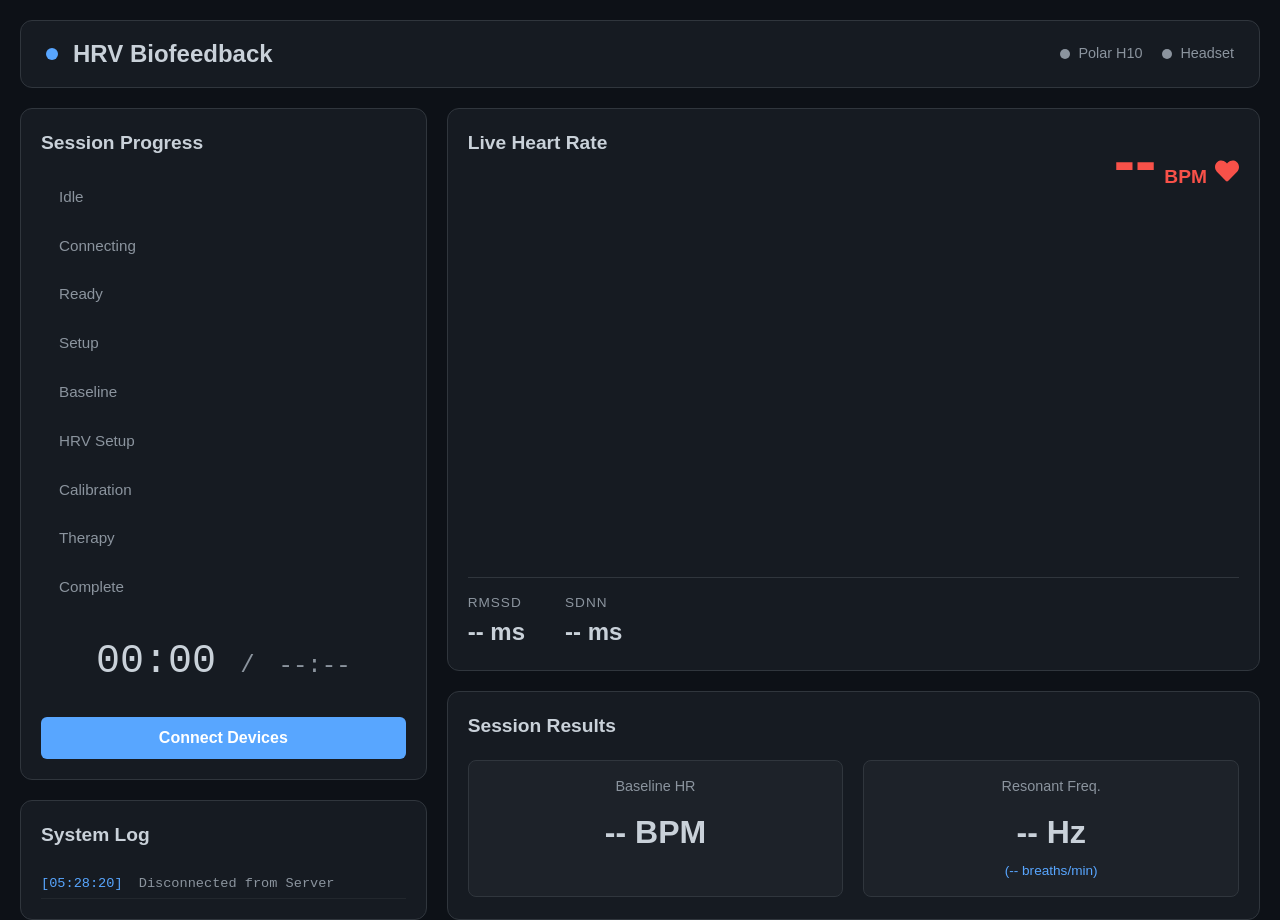
==== templates/index.html @ 13098371 "working copy" ====
<!DOCTYPE html>
<html lang="en">
<head>
    <meta charset="UTF-8">
    <meta name="viewport" content="width=device-width, initial-scale=1.0">
    <title>HRV Biofeedback Control Panel</title>
    <link rel="stylesheet" href="/static/css/style.css">
</head>
<body>
    <div class="app-container">
        <!-- Header -->
        <header class="top-bar">
            <div class="brand">
                <div class="pulse-ring"></div>
                <h1>HRV Biofeedback</h1>
            </div>
            <div class="status-indicators">
                <div class="indicator" id="ind-polar">
                    <span class="dot"></span>
                    <span>Polar H10</span>
                </div>
                <div class="indicator" id="ind-headset">
                    <span class="dot"></span>
                    <span>Headset</span>
                </div>
            </div>
        </header>

        <!-- Main Content -->
        <main class="main-layout">
            <!-- Left Column: Controls & State -->
            <section class="control-section">
                <div class="card state-card">
                    <h2>Session Progress</h2>
                    <div class="stepper">
                        <div class="step" data-step="IDLE">Idle</div>
                        <div class="step" data-step="CONNECTING">Connecting</div>
                        <div class="step" data-step="READY">Ready</div>
                        <div class="step" data-step="CALIBRATION_TUTORIAL">Setup</div>
                        <div class="step" data-step="HR_BASELINE">Baseline</div>
                        <div class="step" data-step="HRV_TUTORIAL">HRV Setup</div>
                        <div class="step" data-step="HRV_CALIBRATION">Calibration</div>
                        <div class="step" data-step="THERAPY">Therapy</div>
                        <div class="step" data-step="COMPLETE">Complete</div>
                    </div>
                    
                    <div class="timer-display">
                        <span id="time-elapsed">00:00</span>
                        <span id="time-separator">/</span>
                        <span id="time-total">--:--</span>
                    </div>
                    
                    <div class="action-buttons">
                        <button id="btn-action" class="btn primary">Connect Devices</button>
                        <button id="btn-skip" class="btn secondary hidden">Skip Tutorial</button>
                        <button id="btn-stop" class="btn danger hidden">Stop Session</button>
                    </div>
                </div>

                <div class="card log-card">
                    <h2>System Log</h2>
                    <div id="sys-log" class="log-container"></div>
                </div>
            </section>

            <!-- Right Column: Live Data -->
            <section class="data-section">
                <!-- Live HR -->
                <div class="card hr-card">
                    <div class="hr-header">
                        <h2>Live Heart Rate</h2>
                        <div class="hr-value-container">
                            <span id="hr-value">--</span>
                            <span class="unit">BPM</span>
                            <svg class="heart-icon" viewBox="0 0 512 512" width="24" height="24">
                                <path fill="currentColor" d="M462.3 62.6C407.5 15.9 326 24.3 275.7 76.2L256 96.5l-19.7-20.3C186 24.3 104.5 15.9 49.7 62.6c-62.8 53.6-66.1 149.8-9.9 207.9l193.5 199.8c12.5 12.9 32.8 12.9 45.3 0l193.5-199.8c56.3-58.1 53-154.3-9.8-207.9z"/>
                            </svg>
                        </div>
                    </div>
                    <div class="chart-container">
                        <canvas id="hr-chart"></canvas>
                    </div>
                    <div class="metrics-row">
                        <div class="metric">
                            <span class="label">RMSSD</span>
                            <span class="value" id="rmssd-value">-- ms</span>
                        </div>
                        <div class="metric">
                            <span class="label">SDNN</span>
                            <span class="value" id="sdnn-value">-- ms</span>
                        </div>
                    </div>
                </div>

                <!-- Results -->
                <div class="card results-card">
                    <h2>Session Results</h2>
                    <div class="results-grid">
                        <div class="result-box">
                            <span class="label">Baseline HR</span>
                            <span class="value highlight" id="res-baseline">-- BPM</span>
                        </div>
                        <div class="result-box">
                            <span class="label">Resonant Freq.</span>
                            <span class="value highlight" id="res-freq">-- Hz</span>
                            <span class="subtext" id="res-rate">(-- breaths/min)</span>
                        </div>
                    </div>
                    <div id="hrv-segments-container" class="hidden segments-box">
                        <h3>Calibration Segments</h3>
                        <ul id="hrv-segments-list"></ul>
                    </div>
                </div>
            </section>
        </main>
    </div>

    <script src="/static/js/app.js"></script>
</body>
</html>
---- static/css/style.css ----
:root {
    --bg-color: #0d1117;
    --card-bg: #161b22;
    --border-color: #30363d;
    --text-primary: #c9d1d9;
    --text-secondary: #8b949e;
    
    --accent-blue: #58a6ff;
    --accent-red: #f85149;
    --accent-green: #3fb950;
    --accent-orange: #d29922;
    
    --font-main: -apple-system, BlinkMacSystemFont, "Segoe UI", Helvetica, Arial, sans-serif;
}

* {
    box-sizing: border-box;
    margin: 0;
    padding: 0;
}

body {
    background-color: var(--bg-color);
    color: var(--text-primary);
    font-family: var(--font-main);
    line-height: 1.5;
    height: 100vh;
    overflow: hidden;
}

.app-container {
    display: flex;
    flex-direction: column;
    height: 100%;
    padding: 20px;
    gap: 20px;
}

/* Header */
.top-bar {
    display: flex;
    justify-content: space-between;
    align-items: center;
    background-color: var(--card-bg);
    padding: 15px 25px;
    border-radius: 12px;
    border: 1px solid var(--border-color);
}

.brand {
    display: flex;
    align-items: center;
    gap: 15px;
}

.brand h1 {
    font-size: 1.5rem;
    font-weight: 600;
}

.pulse-ring {
    width: 12px;
    height: 12px;
    background-color: var(--accent-blue);
    border-radius: 50%;
    box-shadow: 0 0 0 0 rgba(88, 166, 255, 0.7);
    animation: pulse 2s infinite cubic-bezier(0.66, 0, 0, 1);
}

@keyframes pulse {
    to {
        box-shadow: 0 0 0 15px rgba(88, 166, 255, 0);
    }
}

.status-indicators {
    display: flex;
    gap: 20px;
}

.indicator {
    display: flex;
    align-items: center;
    gap: 8px;
    font-size: 0.9rem;
    color: var(--text-secondary);
}

.indicator .dot {
    width: 10px;
    height: 10px;
    border-radius: 50%;
    background-color: var(--text-secondary);
    transition: background-color 0.3s;
}

.indicator.connected .dot { background-color: var(--accent-green); box-shadow: 0 0 8px var(--accent-green); }
.indicator.connected span { color: var(--text-primary); }

/* Main Layout */
.main-layout {
    display: grid;
    grid-template-columns: 1fr 2fr;
    gap: 20px;
    flex: 1;
    min-height: 0;
}

.card {
    background-color: var(--card-bg);
    border: 1px solid var(--border-color);
    border-radius: 12px;
    padding: 20px;
    display: flex;
    flex-direction: column;
}

h2 {
    font-size: 1.2rem;
    font-weight: 600;
    margin-bottom: 20px;
    color: var(--text-primary);
}

/* Left Column */
.control-section {
    display: flex;
    flex-direction: column;
    gap: 20px;
}

.stepper {
    display: flex;
    flex-direction: column;
    gap: 10px;
    margin-bottom: 25px;
}

.step {
    padding: 8px 15px;
    border-radius: 6px;
    color: var(--text-secondary);
    font-size: 0.95rem;
    border-left: 3px solid transparent;
    transition: all 0.3s;
}

.step.active {
    background-color: rgba(88, 166, 255, 0.1);
    color: var(--accent-blue);
    border-left-color: var(--accent-blue);
    font-weight: 600;
}

.step.completed {
    color: var(--text-primary);
    border-left-color: var(--accent-green);
}

.timer-display {
    font-size: 2.5rem;
    font-variant-numeric: tabular-nums;
    font-family: monospace;
    text-align: center;
    margin-bottom: 25px;
    color: var(--text-primary);
}

#time-total, #time-separator {
    color: var(--text-secondary);
    font-size: 1.5rem;
}

.action-buttons {
    display: flex;
    flex-direction: column;
    gap: 10px;
    margin-top: auto;
}

.btn {
    padding: 12px;
    border-radius: 6px;
    border: none;
    font-size: 1rem;
    font-weight: 600;
    cursor: pointer;
    transition: all 0.2s;
}

.btn:disabled {
    opacity: 0.5;
    cursor: not-allowed;
}

.btn.primary { background-color: var(--accent-blue); color: #fff; }
.btn.primary:hover:not(:disabled) { background-color: #4090e3; }

.btn.secondary { background-color: transparent; border: 1px solid var(--border-color); color: var(--text-primary); }
.btn.secondary:hover { background-color: rgba(255,255,255,0.05); }

.btn.danger { background-color: var(--accent-red); color: #fff; }
.btn.danger:hover { background-color: #df443d; }

.hidden { display: none !important; }

/* System Log */
.log-card {
    flex: 1;
    min-height: 0;
}

.log-container {
    flex: 1;
    overflow-y: auto;
    font-family: monospace;
    font-size: 0.85rem;
    color: var(--text-secondary);
    display: flex;
    flex-direction: column;
    gap: 5px;
}

.log-msg { padding: 4px 0; border-bottom: 1px solid rgba(255,255,255,0.05); }
.log-msg .time { color: var(--accent-blue); margin-right: 8px; }

/* Right Column */
.data-section {
    display: flex;
    flex-direction: column;
    gap: 20px;
}

.hr-card {
    flex: 2;
}

.hr-header {
    display: flex;
    justify-content: space-between;
    align-items: flex-start;
}

.hr-value-container {
    display: flex;
    align-items: baseline;
    gap: 8px;
    color: var(--accent-red);
}

#hr-value {
    font-size: 4rem;
    font-weight: 700;
    line-height: 1;
    font-variant-numeric: tabular-nums;
}

.hr-value-container .unit { font-size: 1.2rem; font-weight: 600; }

.heart-icon {
    margin-bottom: 8px;
    transition: transform 0.1s;
}

.heart-beat { transform: scale(1.3); }

.chart-container {
    flex: 1;
    width: 100%;
    margin: 20px 0;
    position: relative;
}

canvas {
    width: 100%;
    height: 100%;
    object-fit: contain;
}

.metrics-row {
    display: flex;
    gap: 40px;
    padding-top: 15px;
    border-top: 1px solid var(--border-color);
}

.metric {
    display: flex;
    flex-direction: column;
}

.metric .label { font-size: 0.85rem; color: var(--text-secondary); text-transform: uppercase; letter-spacing: 1px; }
.metric .value { font-size: 1.5rem; font-weight: 600; font-variant-numeric: tabular-nums; }

.results-card {
    flex: 1;
}

.results-grid {
    display: grid;
    grid-template-columns: 1fr 1fr;
    gap: 20px;
}

.result-box {
    background-color: rgba(255,255,255,0.03);
    border-radius: 8px;
    padding: 15px;
    display: flex;
    flex-direction: column;
    align-items: center;
    border: 1px solid var(--border-color);
}

.result-box .label { color: var(--text-secondary); margin-bottom: 10px; font-size: 0.9rem; }
.result-box .value { font-size: 2rem; font-weight: 700; color: var(--text-primary); }
.result-box .subtext { font-size: 0.85rem; color: var(--accent-blue); margin-top: 5px; }

.segments-box {
    margin-top: 20px;
    padding-top: 20px;
    border-top: 1px solid var(--border-color);
}

.segments-box h3 { font-size: 1rem; margin-bottom: 10px; color: var(--text-secondary); }
.segments-box ul { list-style: none; display: flex; flex-direction: column; gap: 5px; font-size: 0.9rem; font-family: monospace; }
.segments-box li { display: flex; justify-content: space-between; padding: 4px 8px; background: rgba(255,255,255,0.02); border-radius: 4px; }
.segments-box li.best { border-left: 2px solid var(--accent-green); color: var(--accent-green); }
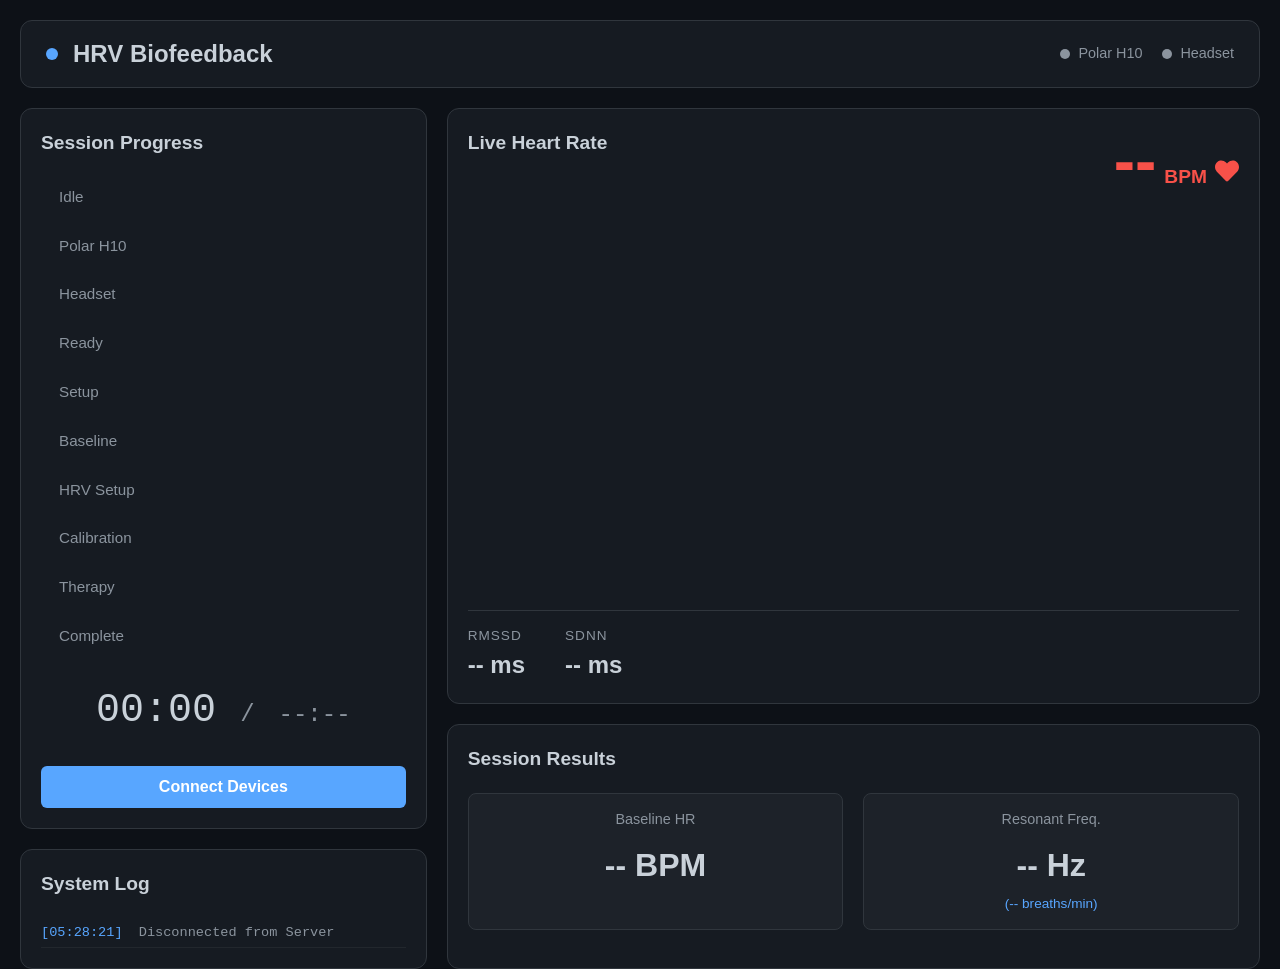
==== commit 0733a220: "upload with control panel" ====
--- a/templates/index.html
+++ b/templates/index.html
@@ -34,7 +34,8 @@
                     <h2>Session Progress</h2>
                     <div class="stepper">
                         <div class="step" data-step="IDLE">Idle</div>
-                        <div class="step" data-step="CONNECTING">Connecting</div>
+                        <div class="step" data-step="CONNECTING_POLAR">Polar H10</div>
+                        <div class="step" data-step="CONNECTING_HEADSET">Headset</div>
                         <div class="step" data-step="READY">Ready</div>
                         <div class="step" data-step="CALIBRATION_TUTORIAL">Setup</div>
                         <div class="step" data-step="HR_BASELINE">Baseline</div>
@@ -54,6 +55,28 @@
                         <button id="btn-action" class="btn primary">Connect Devices</button>
                         <button id="btn-skip" class="btn secondary hidden">Skip Tutorial</button>
                         <button id="btn-stop" class="btn danger hidden">Stop Session</button>
+                    </div>
+                </div>
+
+                <div id="therapy-controls" class="card therapy-card hidden">
+                    <h2>Therapy Controls</h2>
+                    <div class="therapy-grid">
+                        <button id="btn-move-ball" class="btn therapy-btn ball-btn">
+                            <span class="therapy-icon">🔵</span>
+                            Move Ball
+                        </button>
+                        <button id="btn-show-fireflies" class="btn therapy-btn firefly-show-btn">
+                            <span class="therapy-icon">✨</span>
+                            Show Fireflies
+                        </button>
+                        <button id="btn-hide-fireflies" class="btn therapy-btn firefly-hide-btn">
+                            <span class="therapy-icon">🌑</span>
+                            Hide Fireflies
+                        </button>
+                        <button id="btn-birds" class="btn therapy-btn birds-btn">
+                            <span class="therapy-icon">🐦</span>
+                            Birds Flyover
+                        </button>
                     </div>
                 </div>
 
--- a/static/css/style.css
+++ b/static/css/style.css
@@ -210,6 +210,177 @@
     min-height: 0;
 }
 
+
+
+
+.log-msg { padding: 4px 0; border-bottom: 1px solid rgba(255,255,255,0.05); }
+.log-msg .time { color: var(--accent-blue); margin-right: 8px; }
+
+/* Right Column */
+.data-section {
+    display: flex;
+    flex-direction: column;
+    gap: 20px;
+}
+
+.hr-card {
+    flex: 2;
+}
+
+.hr-header {
+    display: flex;
+    justify-content: space-between;
+    align-items: flex-start;
+}
+
+.hr-value-container {
+    display: flex;
+    align-items: baseline;
+    gap: 8px;
+    color: var(--accent-red);
+}
+
+#hr-value {
+    font-size: 4rem;
+    font-weight: 700;
+    line-height: 1;
+    font-variant-numeric: tabular-nums;
+}
+
+.hr-value-container .unit { font-size: 1.2rem; font-weight: 600; }
+
+.heart-icon {
+    margin-bottom: 8px;
+    transition: transform 0.1s;
+}
+
+.heart-beat { transform: scale(1.3); }
+
+.chart-container {
+    flex: 1;
+    width: 100%;
+    margin: 20px 0;
+    position: relative;
+}
+
+canvas {
+    width: 100%;
+    height: 100%;
+    object-fit: contain;
+}
+
+.metrics-row {
+    display: flex;
+    gap: 40px;
+    padding-top: 15px;
+    border-top: 1px solid var(--border-color);
+}
+
+.metric {
+    display: flex;
+    flex-direction: column;
+}
+
+.metric .label { font-size: 0.85rem; color: var(--text-secondary); text-transform: uppercase; letter-spacing: 1px; }
+.metric .value { font-size: 1.5rem; font-weight: 600; font-variant-numeric: tabular-nums; }
+
+.results-card {
+    flex: 1;
+}
+
+.results-grid {
+    display: grid;
+    grid-template-columns: 1fr 1fr;
+    gap: 20px;
+}
+
+.result-box {
+    background-color: rgba(255,255,255,0.03);
+    border-radius: 8px;
+    padding: 15px;
+    display: flex;
+    flex-direction: column;
+    align-items: center;
+    border: 1px solid var(--border-color);
+}
+
+.result-box .label { color: var(--text-secondary); margin-bottom: 10px; font-size: 0.9rem; }
+.result-box .value { font-size: 2rem; font-weight: 700; color: var(--text-primary); }
+.result-box .subtext { font-size: 0.85rem; color: var(--accent-blue); margin-top: 5px; }
+
+.segments-box {
+    margin-top: 20px;
+    padding-top: 20px;
+    border-top: 1px solid var(--border-color);
+}
+
+.segments-box h3 { font-size: 1rem; margin-bottom: 10px; color: var(--text-secondary); }
+.segments-box ul { list-style: none; display: flex; flex-direction: column; gap: 5px; font-size: 0.9rem; font-family: monospace; }
+.segments-box li { display: flex; justify-content: space-between; padding: 4px 8px; background: rgba(255,255,255,0.02); border-radius: 4px; }
+.segments-box li.best { border-left: 2px solid var(--accent-green); color: var(--accent-green); }
+
+/* Therapy Controls */
+.therapy-card {
+    transition: opacity 0.3s ease;
+}
+
+.therapy-grid {
+    display: grid;
+    grid-template-columns: 1fr 1fr;
+    gap: 10px;
+}
+
+.therapy-btn {
+    display: flex;
+    flex-direction: column;
+    align-items: center;
+    justify-content: center;
+    gap: 6px;
+    padding: 14px 10px;
+    border-radius: 8px;
+    font-size: 0.85rem;
+    font-weight: 600;
+    border: 1px solid var(--border-color);
+    background: rgba(255, 255, 255, 0.03);
+    color: var(--text-primary);
+    cursor: pointer;
+    transition: all 0.2s ease;
+}
+
+.therapy-btn:hover {
+    transform: translateY(-1px);
+    box-shadow: 0 4px 12px rgba(0, 0, 0, 0.3);
+}
+
+.therapy-icon {
+    font-size: 1.4rem;
+}
+
+.ball-btn:hover {
+    background-color: rgba(88, 166, 255, 0.12);
+    border-color: var(--accent-blue);
+    color: var(--accent-blue);
+}
+
+.firefly-show-btn:hover {
+    background-color: rgba(63, 185, 80, 0.12);
+    border-color: var(--accent-green);
+    color: var(--accent-green);
+}
+
+.firefly-hide-btn:hover {
+    background-color: rgba(248, 81, 73, 0.12);
+    border-color: var(--accent-red);
+    color: var(--accent-red);
+}
+
+.birds-btn:hover {
+    background-color: rgba(210, 153, 34, 0.12);
+    border-color: var(--accent-orange);
+    color: var(--accent-orange);
+}
+
+/* Log container – scrollable */
 .log-container {
     flex: 1;
     overflow-y: auto;
@@ -219,110 +390,25 @@
     display: flex;
     flex-direction: column;
     gap: 5px;
-}
-
-.log-msg { padding: 4px 0; border-bottom: 1px solid rgba(255,255,255,0.05); }
-.log-msg .time { color: var(--accent-blue); margin-right: 8px; }
-
-/* Right Column */
-.data-section {
-    display: flex;
-    flex-direction: column;
-    gap: 20px;
-}
-
-.hr-card {
-    flex: 2;
-}
-
-.hr-header {
-    display: flex;
-    justify-content: space-between;
-    align-items: flex-start;
-}
-
-.hr-value-container {
-    display: flex;
-    align-items: baseline;
-    gap: 8px;
-    color: var(--accent-red);
-}
-
-#hr-value {
-    font-size: 4rem;
-    font-weight: 700;
-    line-height: 1;
-    font-variant-numeric: tabular-nums;
-}
-
-.hr-value-container .unit { font-size: 1.2rem; font-weight: 600; }
-
-.heart-icon {
-    margin-bottom: 8px;
-    transition: transform 0.1s;
-}
-
-.heart-beat { transform: scale(1.3); }
-
-.chart-container {
-    flex: 1;
-    width: 100%;
-    margin: 20px 0;
-    position: relative;
-}
-
-canvas {
-    width: 100%;
-    height: 100%;
-    object-fit: contain;
-}
-
-.metrics-row {
-    display: flex;
-    gap: 40px;
-    padding-top: 15px;
-    border-top: 1px solid var(--border-color);
-}
-
-.metric {
-    display: flex;
-    flex-direction: column;
-}
-
-.metric .label { font-size: 0.85rem; color: var(--text-secondary); text-transform: uppercase; letter-spacing: 1px; }
-.metric .value { font-size: 1.5rem; font-weight: 600; font-variant-numeric: tabular-nums; }
-
-.results-card {
-    flex: 1;
-}
-
-.results-grid {
-    display: grid;
-    grid-template-columns: 1fr 1fr;
-    gap: 20px;
-}
-
-.result-box {
-    background-color: rgba(255,255,255,0.03);
-    border-radius: 8px;
-    padding: 15px;
-    display: flex;
-    flex-direction: column;
-    align-items: center;
-    border: 1px solid var(--border-color);
-}
-
-.result-box .label { color: var(--text-secondary); margin-bottom: 10px; font-size: 0.9rem; }
-.result-box .value { font-size: 2rem; font-weight: 700; color: var(--text-primary); }
-.result-box .subtext { font-size: 0.85rem; color: var(--accent-blue); margin-top: 5px; }
-
-.segments-box {
-    margin-top: 20px;
-    padding-top: 20px;
-    border-top: 1px solid var(--border-color);
-}
-
-.segments-box h3 { font-size: 1rem; margin-bottom: 10px; color: var(--text-secondary); }
-.segments-box ul { list-style: none; display: flex; flex-direction: column; gap: 5px; font-size: 0.9rem; font-family: monospace; }
-.segments-box li { display: flex; justify-content: space-between; padding: 4px 8px; background: rgba(255,255,255,0.02); border-radius: 4px; }
-.segments-box li.best { border-left: 2px solid var(--accent-green); color: var(--accent-green); }
+    max-height: 250px;
+    scrollbar-width: thin;
+    scrollbar-color: var(--border-color) transparent;
+}
+
+.log-container::-webkit-scrollbar {
+    width: 6px;
+}
+
+.log-container::-webkit-scrollbar-track {
+    background: transparent;
+}
+
+.log-container::-webkit-scrollbar-thumb {
+    background-color: var(--border-color);
+    border-radius: 3px;
+}
+
+.log-container::-webkit-scrollbar-thumb:hover {
+    background-color: var(--text-secondary);
+}
+
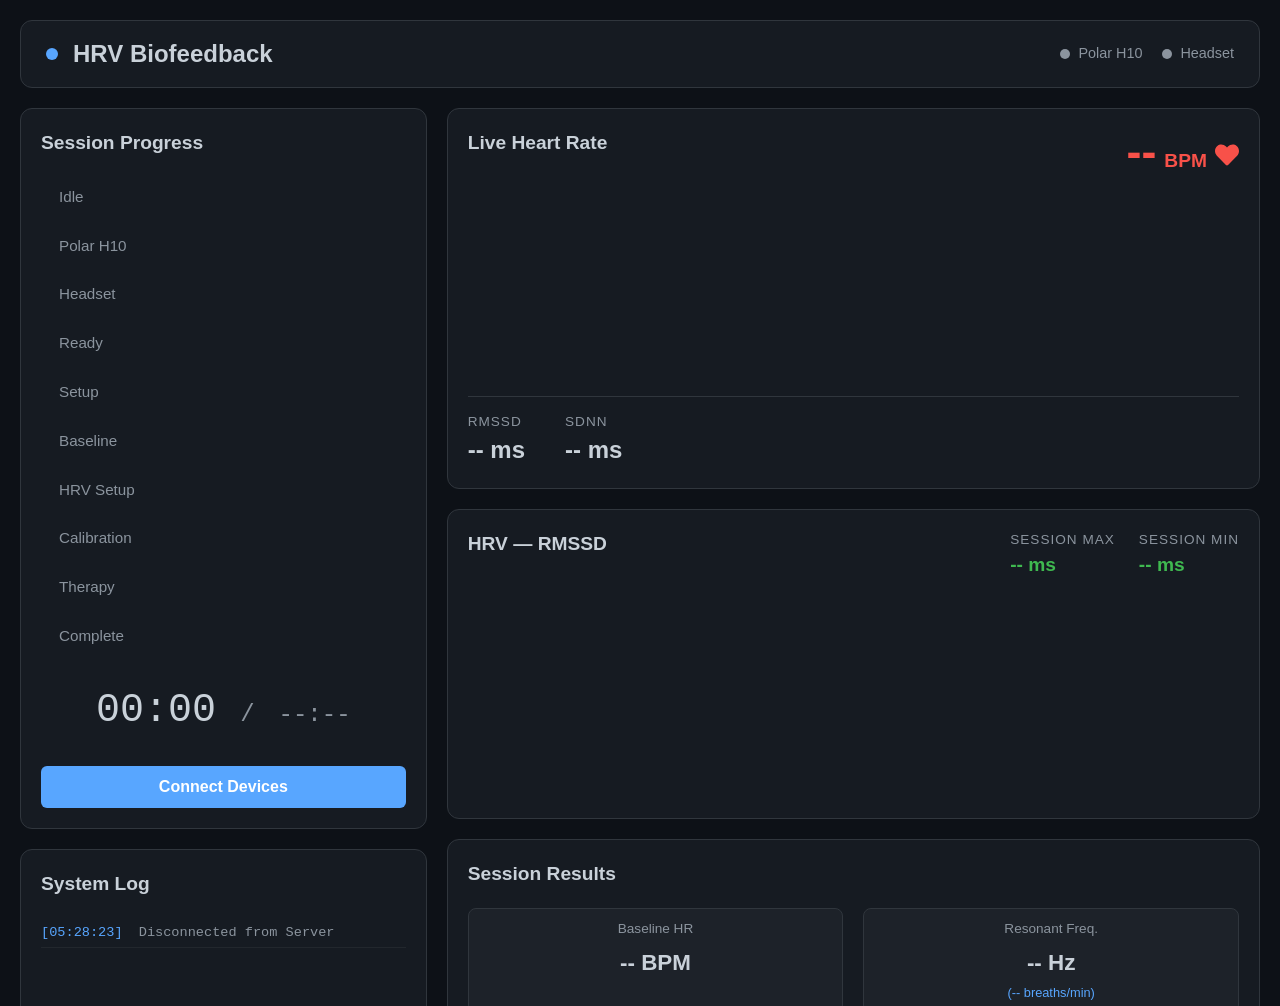
==== commit eb6bcbcc: "dirty commit of new version" ====
--- a/templates/index.html
+++ b/templates/index.html
@@ -1,11 +1,13 @@
 <!DOCTYPE html>
 <html lang="en">
+
 <head>
     <meta charset="UTF-8">
     <meta name="viewport" content="width=device-width, initial-scale=1.0">
     <title>HRV Biofeedback Control Panel</title>
     <link rel="stylesheet" href="/static/css/style.css">
 </head>
+
 <body>
     <div class="app-container">
         <!-- Header -->
@@ -44,13 +46,13 @@
                         <div class="step" data-step="THERAPY">Therapy</div>
                         <div class="step" data-step="COMPLETE">Complete</div>
                     </div>
-                    
+
                     <div class="timer-display">
                         <span id="time-elapsed">00:00</span>
                         <span id="time-separator">/</span>
                         <span id="time-total">--:--</span>
                     </div>
-                    
+
                     <div class="action-buttons">
                         <button id="btn-action" class="btn primary">Connect Devices</button>
                         <button id="btn-skip" class="btn secondary hidden">Skip Tutorial</button>
@@ -61,21 +63,13 @@
                 <div id="therapy-controls" class="card therapy-card hidden">
                     <h2>Therapy Controls</h2>
                     <div class="therapy-grid">
-                        <button id="btn-move-ball" class="btn therapy-btn ball-btn">
-                            <span class="therapy-icon">🔵</span>
-                            Move Ball
-                        </button>
-                        <button id="btn-show-fireflies" class="btn therapy-btn firefly-show-btn">
-                            <span class="therapy-icon">✨</span>
-                            Show Fireflies
-                        </button>
-                        <button id="btn-hide-fireflies" class="btn therapy-btn firefly-hide-btn">
-                            <span class="therapy-icon">🌑</span>
-                            Hide Fireflies
-                        </button>
                         <button id="btn-birds" class="btn therapy-btn birds-btn">
                             <span class="therapy-icon">🐦</span>
                             Birds Flyover
+                        </button>
+                        <button id="btn-restart-session" class="btn therapy-btn restart-btn">
+                            <span class="therapy-icon">↺</span>
+                            Restart Session
                         </button>
                     </div>
                 </div>
@@ -96,7 +90,8 @@
                             <span id="hr-value">--</span>
                             <span class="unit">BPM</span>
                             <svg class="heart-icon" viewBox="0 0 512 512" width="24" height="24">
-                                <path fill="currentColor" d="M462.3 62.6C407.5 15.9 326 24.3 275.7 76.2L256 96.5l-19.7-20.3C186 24.3 104.5 15.9 49.7 62.6c-62.8 53.6-66.1 149.8-9.9 207.9l193.5 199.8c12.5 12.9 32.8 12.9 45.3 0l193.5-199.8c56.3-58.1 53-154.3-9.8-207.9z"/>
+                                <path fill="currentColor"
+                                    d="M462.3 62.6C407.5 15.9 326 24.3 275.7 76.2L256 96.5l-19.7-20.3C186 24.3 104.5 15.9 49.7 62.6c-62.8 53.6-66.1 149.8-9.9 207.9l193.5 199.8c12.5 12.9 32.8 12.9 45.3 0l193.5-199.8c56.3-58.1 53-154.3-9.8-207.9z" />
                             </svg>
                         </div>
                     </div>
@@ -112,6 +107,26 @@
                             <span class="label">SDNN</span>
                             <span class="value" id="sdnn-value">-- ms</span>
                         </div>
+                    </div>
+                </div>
+
+                <!-- HRV Chart (visible during therapy) -->
+                <div id="hrv-card" class="card hrv-card">
+                    <div class="hr-header">
+                        <h2>HRV — RMSSD</h2>
+                        <div class="hrv-extremes">
+                            <div class="metric">
+                                <span class="label">Session Max</span>
+                                <span class="value" id="hrv-max-value">-- ms</span>
+                            </div>
+                            <div class="metric">
+                                <span class="label">Session Min</span>
+                                <span class="value" id="hrv-min-value">-- ms</span>
+                            </div>
+                        </div>
+                    </div>
+                    <div class="chart-container hrv-chart-container">
+                        <canvas id="hrv-chart"></canvas>
                     </div>
                 </div>
 
@@ -140,4 +155,5 @@
 
     <script src="/static/js/app.js"></script>
 </body>
-</html>
+
+</html>
--- a/static/css/style.css
+++ b/static/css/style.css
@@ -224,7 +224,7 @@
 }
 
 .hr-card {
-    flex: 2;
+    flex: 1.2;
 }
 
 .hr-header {
@@ -241,7 +241,7 @@
 }
 
 #hr-value {
-    font-size: 4rem;
+    font-size: 2.8rem;
     font-weight: 700;
     line-height: 1;
     font-variant-numeric: tabular-nums;
@@ -297,16 +297,16 @@
 .result-box {
     background-color: rgba(255,255,255,0.03);
     border-radius: 8px;
-    padding: 15px;
+    padding: 10px 15px;
     display: flex;
     flex-direction: column;
     align-items: center;
     border: 1px solid var(--border-color);
 }
 
-.result-box .label { color: var(--text-secondary); margin-bottom: 10px; font-size: 0.9rem; }
-.result-box .value { font-size: 2rem; font-weight: 700; color: var(--text-primary); }
-.result-box .subtext { font-size: 0.85rem; color: var(--accent-blue); margin-top: 5px; }
+.result-box .label { color: var(--text-secondary); margin-bottom: 6px; font-size: 0.85rem; }
+.result-box .value { font-size: 1.4rem; font-weight: 700; color: var(--text-primary); }
+.result-box .subtext { font-size: 0.8rem; color: var(--accent-blue); margin-top: 4px; }
 
 .segments-box {
     margin-top: 20px;
@@ -380,6 +380,31 @@
     color: var(--accent-orange);
 }
 
+.restart-btn:hover {
+    background-color: rgba(248, 81, 73, 0.12);
+    border-color: var(--accent-red);
+    color: var(--accent-red);
+}
+
+/* HRV Card */
+.hrv-card {
+    flex: 1.2;
+}
+
+.hrv-chart-container {
+    min-height: 80px;
+}
+
+.hrv-extremes {
+    display: flex;
+    gap: 24px;
+}
+
+.hrv-extremes .metric .value {
+    font-size: 1.2rem;
+    color: var(--accent-green);
+}
+
 /* Log container – scrollable */
 .log-container {
     flex: 1;
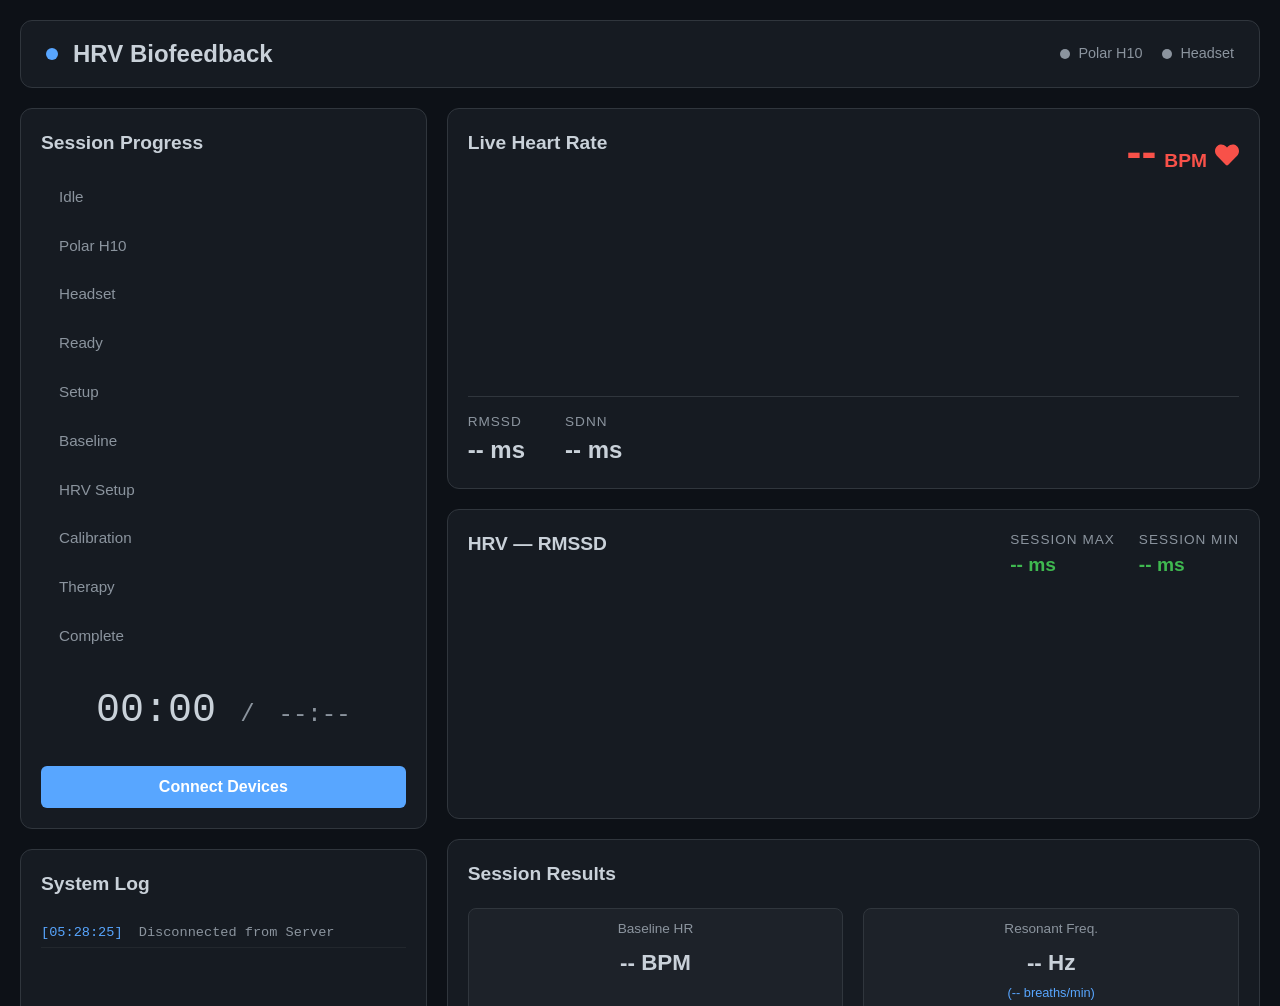
==== commit f28eb585: "fixed plot resolution" ====
--- a/templates/index.html
+++ b/templates/index.html
@@ -66,10 +66,6 @@
                         <button id="btn-birds" class="btn therapy-btn birds-btn">
                             <span class="therapy-icon">🐦</span>
                             Birds Flyover
-                        </button>
-                        <button id="btn-restart-session" class="btn therapy-btn restart-btn">
-                            <span class="therapy-icon">↺</span>
-                            Restart Session
                         </button>
                     </div>
                 </div>
--- a/static/css/style.css
+++ b/static/css/style.css
@@ -224,7 +224,7 @@
 }
 
 .hr-card {
-    flex: 1.2;
+    flex: 1;
 }
 
 .hr-header {
@@ -326,7 +326,7 @@
 
 .therapy-grid {
     display: grid;
-    grid-template-columns: 1fr 1fr;
+    grid-template-columns: 1fr;
     gap: 10px;
 }
 
@@ -380,15 +380,9 @@
     color: var(--accent-orange);
 }
 
-.restart-btn:hover {
-    background-color: rgba(248, 81, 73, 0.12);
-    border-color: var(--accent-red);
-    color: var(--accent-red);
-}
-
 /* HRV Card */
 .hrv-card {
-    flex: 1.2;
+    flex: 1;
 }
 
 .hrv-chart-container {
